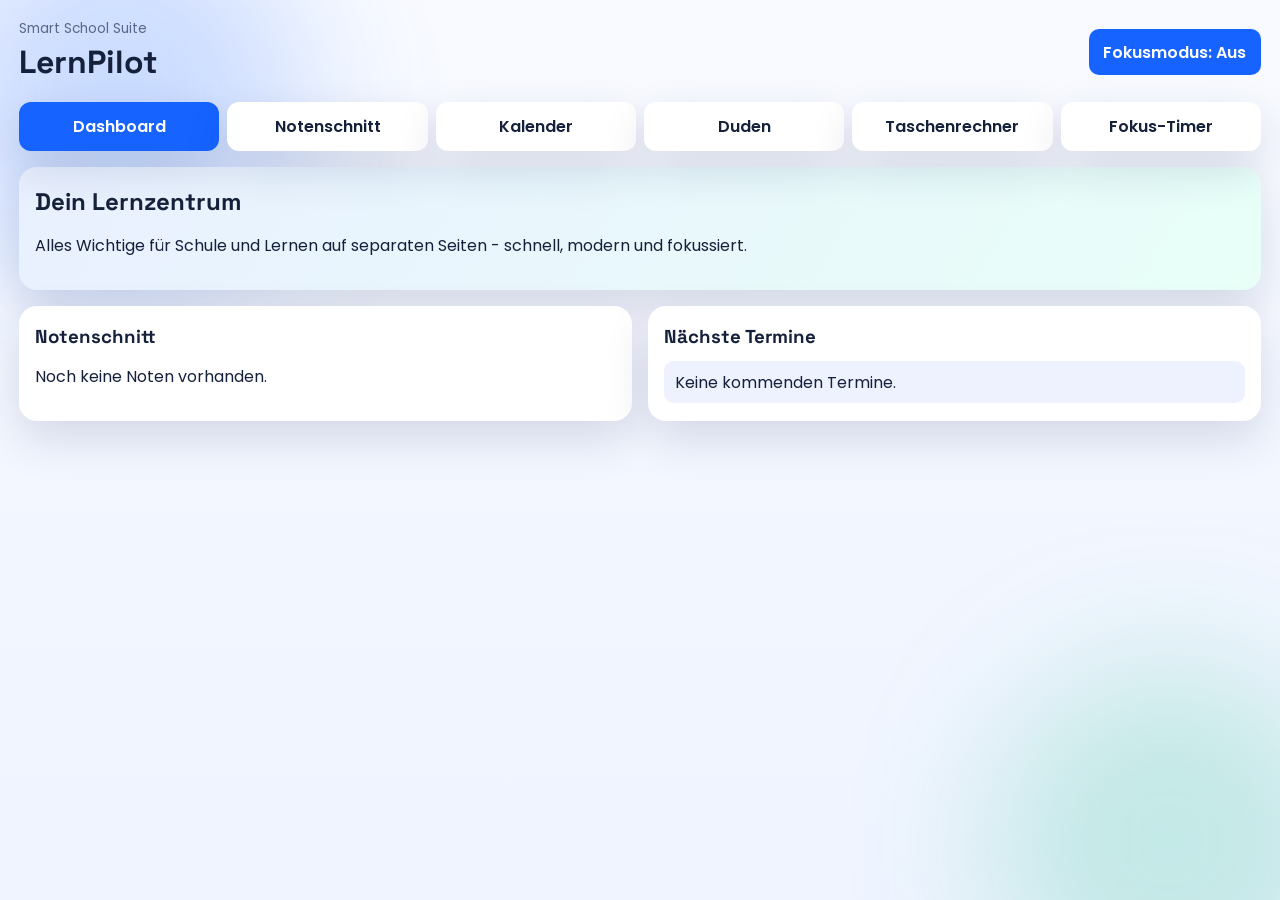
==== index.html @ 4c94283a "Add files via upload" ====
﻿<!DOCTYPE html>
<html lang="de">
<head>
  <meta charset="UTF-8" />
  <meta name="viewport" content="width=device-width, initial-scale=1.0" />
  <title>LernPilot</title>
  <link rel="preconnect" href="https://fonts.googleapis.com">
  <link rel="preconnect" href="https://fonts.gstatic.com" crossorigin>
  <link href="https://fonts.googleapis.com/css2?family=Poppins:wght@300;400;500;600;700&family=Space+Grotesk:wght@500;700&display=swap" rel="stylesheet">
  <link rel="stylesheet" href="styles.css" />
</head>
<body>
  <div class="bg-glow bg-glow-a"></div>
  <div class="bg-glow bg-glow-b"></div>

  <header class="app-header">
    <div>
      <p class="eyebrow">Smart School Suite</p>
      <h1>LernPilot</h1>
    </div>
    <div class="header-actions">
      <button id="focusToggle" class="btn btn-primary" type="button">Fokusmodus: Aus</button>
    </div>
  </header>

  <nav class="tabs" aria-label="Seiten">
    <button class="tab-btn active" data-page="dashboard">Dashboard</button>
    <button class="tab-btn" data-page="grades">Notenschnitt</button>
    <button class="tab-btn" data-page="calendar">Kalender</button>
    <button class="tab-btn" data-page="dictionary">Duden</button>
    <button class="tab-btn" data-page="calculator">Taschenrechner</button>
    <button class="tab-btn" data-page="focus">Fokus-Timer</button>
  </nav>

  <main>
    <section class="page active" id="dashboard">
      <div class="card hero-card">
        <h2>Dein Lernzentrum</h2>
        <p>Alles Wichtige für Schule und Lernen auf separaten Seiten - schnell, modern und fokussiert.</p>
      </div>
      <div class="grid two">
        <article class="card" data-focus-hide="true">
          <h3>Notenschnitt</h3>
          <p id="avgPreview">Noch keine Noten vorhanden.</p>
        </article>
        <article class="card">
          <h3>Nächste Termine</h3>
          <ul id="nextEvents" class="list"></ul>
        </article>
      </div>
    </section>

    <section class="page" id="grades">
      <div class="card" data-focus-hide="true">
        <h2>Notenschnitt berechnen</h2>
        <div class="form-grid">
          <label>
            Fach
            <input id="subjectInput" type="text" placeholder="z. B. Mathe" />
          </label>
          <label>
            Note (1-6)
            <input id="gradeInput" type="number" min="1" max="6" step="0.1" placeholder="z. B. 2.3" />
          </label>
          <label>
            Gewicht
            <input id="weightInput" type="number" min="1" max="10" step="1" value="1" />
          </label>
          <button id="addGradeBtn" class="btn btn-primary" type="button">Note hinzufügen</button>
        </div>
        <div class="stats">
          <p>Gewichteter Schnitt: <strong id="weightedAverage">-</strong></p>
          <button id="clearGrades" class="btn btn-danger" type="button">Alle Noten löschen</button>
        </div>
        <div class="table-wrap">
          <table>
            <thead>
              <tr>
                <th>Fach</th>
                <th>Note</th>
                <th>Gewicht</th>
                <th>Aktion</th>
              </tr>
            </thead>
            <tbody id="gradesTable"></tbody>
          </table>
        </div>
      </div>
    </section>

    <section class="page" id="calendar">
      <div class="card">
        <h2>Schulkalender</h2>
        <div class="calendar-toolbar">
          <button class="btn" id="prevMonth" type="button">Zurück</button>
          <h3 id="calendarTitle"></h3>
          <button class="btn" id="nextMonth" type="button">Weiter</button>
        </div>
        <div class="calendar-grid" id="calendarGrid"></div>
      </div>
      <div class="card">
        <h3>Schultermin hinzufügen</h3>
        <div class="form-grid">
          <label>
            Titel
            <input id="eventTitle" type="text" placeholder="z. B. Klausur Mathe" />
          </label>
          <label>
            Datum
            <input id="eventDate" type="date" />
          </label>
          <label>
            Typ
            <select id="eventType">
              <option value="ferien">Ferien</option>
              <option value="klausur">Klausurphase</option>
              <option value="schule">Schultermin</option>
            </select>
          </label>
          <button id="addEventBtn" class="btn btn-primary" type="button">Termin speichern</button>
        </div>
        <ul id="eventList" class="list"></ul>
      </div>
    </section>

    <section class="page" id="dictionary">
      <div class="card">
        <h2>Mini-Duden</h2>
        <div class="form-grid">
          <label>
            Wort suchen
            <input id="dictSearch" type="text" placeholder="z. B. Analyse" />
          </label>
          <button id="searchWordBtn" class="btn btn-primary" type="button">Suchen</button>
        </div>
        <p id="dictResult" class="result">Gib ein Wort ein, um die Bedeutung zu sehen.</p>
      </div>
      <div class="card">
        <h3>Eigenes Wort hinzufügen</h3>
        <div class="form-grid">
          <label>
            Wort
            <input id="newWord" type="text" />
          </label>
          <label>
            Bedeutung
            <input id="newMeaning" type="text" />
          </label>
          <button id="addWordBtn" class="btn" type="button">Zum Duden hinzufügen</button>
        </div>
      </div>
    </section>

    <section class="page" id="calculator">
      <div class="card calc-card">
        <h2>Taschenrechner</h2>
        <input id="calcDisplay" class="calc-display" type="text" readonly value="0" />
        <div class="calc-grid" id="calcGrid">
          <button data-calc="C">C</button>
          <button data-calc="(">(</button>
          <button data-calc=")">)</button>
          <button data-calc="/">÷</button>

          <button data-calc="7">7</button>
          <button data-calc="8">8</button>
          <button data-calc="9">9</button>
          <button data-calc="*">×</button>

          <button data-calc="4">4</button>
          <button data-calc="5">5</button>
          <button data-calc="6">6</button>
          <button data-calc="-">-</button>

          <button data-calc="1">1</button>
          <button data-calc="2">2</button>
          <button data-calc="3">3</button>
          <button data-calc="+">+</button>

          <button data-calc="0" class="span-2">0</button>
          <button data-calc=".">.</button>
          <button data-calc="=">=</button>
        </div>
      </div>
    </section>

    <section class="page" id="focus">
      <div class="card">
        <h2>Fokus-Timer</h2>
        <p>Starte einen Lernblock ohne Ablenkung.</p>
        <div class="timer" id="timerDisplay">25:00</div>
        <div class="timer-actions">
          <button id="startTimer" class="btn btn-primary" type="button">Start</button>
          <button id="pauseTimer" class="btn" type="button">Pause</button>
          <button id="resetTimer" class="btn btn-danger" type="button">Reset</button>
        </div>
      </div>
      <div class="card focus-info">
        <h3>Fokusmodus erklärt</h3>
        <p>Wenn Fokusmodus aktiv ist, werden nicht-lernrelevante Bereiche wie Noteneintragen ausgeblendet. Duden und Taschenrechner bleiben weiterhin sichtbar.</p>
      </div>
    </section>
  </main>

  <script src="app.js"></script>
</body>
</html>
---- styles.css ----
﻿:root {
  --bg: #f4f7ff;
  --surface: #ffffff;
  --surface-2: #eef2ff;
  --text: #15203b;
  --muted: #5a6787;
  --primary: #1663ff;
  --primary-strong: #0048cf;
  --accent: #10b981;
  --danger: #ef4444;
  --shadow: 0 18px 45px rgba(16, 35, 82, 0.14);
  --radius: 18px;
}

* {
  box-sizing: border-box;
}

body {
  margin: 0;
  font-family: "Poppins", sans-serif;
  color: var(--text);
  background: linear-gradient(180deg, #f8faff 0%, #eff4ff 100%);
  min-height: 100vh;
  padding: 1.2rem;
  position: relative;
  overflow-x: hidden;
}

.bg-glow {
  position: fixed;
  width: 360px;
  height: 360px;
  filter: blur(70px);
  border-radius: 50%;
  pointer-events: none;
  z-index: -1;
}

.bg-glow-a {
  background: rgba(22, 99, 255, 0.2);
  top: -80px;
  left: -60px;
}

.bg-glow-b {
  background: rgba(16, 185, 129, 0.2);
  bottom: -120px;
  right: -70px;
}

.app-header {
  display: flex;
  justify-content: space-between;
  align-items: center;
  gap: 1rem;
  margin-bottom: 1rem;
}

.eyebrow {
  margin: 0;
  color: var(--muted);
  font-size: 0.85rem;
}

h1,
h2,
h3 {
  margin: 0.2rem 0;
  font-family: "Space Grotesk", sans-serif;
}

.tabs {
  display: grid;
  grid-template-columns: repeat(auto-fit, minmax(120px, 1fr));
  gap: 0.5rem;
  margin-bottom: 1rem;
}

.tab-btn {
  border: 0;
  padding: 0.75rem;
  border-radius: 12px;
  background: var(--surface);
  color: var(--text);
  cursor: pointer;
  box-shadow: var(--shadow);
  font-weight: 600;
}

.tab-btn.active {
  background: var(--primary);
  color: #fff;
}

.page {
  display: none;
  animation: fade-in 0.25s ease;
}

.page.active {
  display: block;
}

.grid.two {
  display: grid;
  grid-template-columns: repeat(auto-fit, minmax(260px, 1fr));
  gap: 1rem;
}

.card {
  background: var(--surface);
  border-radius: var(--radius);
  padding: 1rem;
  margin-bottom: 1rem;
  box-shadow: var(--shadow);
}

.hero-card {
  background: linear-gradient(120deg, #e9f0ff 0%, #e8fff8 100%);
}

.form-grid {
  display: grid;
  grid-template-columns: repeat(auto-fit, minmax(180px, 1fr));
  gap: 0.7rem;
  align-items: end;
}

label {
  display: grid;
  gap: 0.35rem;
  font-size: 0.92rem;
  color: var(--muted);
}

input,
select,
button {
  font: inherit;
}

input,
select {
  border: 1px solid #d5def3;
  border-radius: 10px;
  padding: 0.6rem 0.7rem;
  background: #fff;
}

.btn {
  border: 0;
  border-radius: 10px;
  padding: 0.65rem 0.9rem;
  background: var(--surface-2);
  color: var(--text);
  cursor: pointer;
  font-weight: 600;
}

.btn-primary {
  background: var(--primary);
  color: #fff;
}

.btn-primary:hover {
  background: var(--primary-strong);
}

.btn-danger {
  background: var(--danger);
  color: #fff;
}

.stats {
  display: flex;
  justify-content: space-between;
  align-items: center;
  gap: 0.8rem;
  margin: 1rem 0;
  flex-wrap: wrap;
}

.table-wrap {
  overflow-x: auto;
}

table {
  width: 100%;
  border-collapse: collapse;
}

th,
td {
  text-align: left;
  padding: 0.55rem;
  border-bottom: 1px solid #e4eaf8;
}

.list {
  list-style: none;
  padding: 0;
  margin: 0.8rem 0 0;
  display: grid;
  gap: 0.5rem;
}

.list li {
  background: var(--surface-2);
  border-radius: 10px;
  padding: 0.55rem 0.7rem;
}

.calendar-toolbar {
  display: flex;
  justify-content: space-between;
  align-items: center;
  gap: 0.5rem;
  margin-bottom: 0.8rem;
}

.calendar-grid {
  display: grid;
  grid-template-columns: repeat(7, minmax(0, 1fr));
  gap: 0.3rem;
}

.day-cell {
  min-height: 85px;
  background: #f7f9ff;
  border-radius: 10px;
  padding: 0.4rem;
  font-size: 0.82rem;
}

.day-cell strong {
  display: block;
  margin-bottom: 0.3rem;
}

.badge {
  display: inline-block;
  padding: 0.15rem 0.35rem;
  border-radius: 999px;
  color: #fff;
  font-size: 0.72rem;
}

.badge.ferien { background: #10b981; }
.badge.klausur { background: #f59e0b; }
.badge.schule { background: #3b82f6; }

.result {
  margin-top: 1rem;
  background: #f7f9ff;
  border-radius: 10px;
  padding: 0.8rem;
}

.calc-card {
  max-width: 420px;
}

.calc-display {
  width: 100%;
  text-align: right;
  padding: 0.9rem;
  font-size: 1.35rem;
  margin: 0.7rem 0;
}

.calc-grid {
  display: grid;
  grid-template-columns: repeat(4, 1fr);
  gap: 0.45rem;
}

.calc-grid button {
  border: 0;
  border-radius: 10px;
  padding: 0.85rem;
  background: #edf2ff;
  font-weight: 600;
  cursor: pointer;
}

.calc-grid .span-2 {
  grid-column: span 2;
}

.timer {
  font-family: "Space Grotesk", sans-serif;
  font-size: 3rem;
  margin: 0.8rem 0 1rem;
}

.timer-actions {
  display: flex;
  gap: 0.5rem;
  flex-wrap: wrap;
}

.focus-active [data-focus-hide="true"],
.focus-active #grades,
.focus-active .tab-btn[data-page="grades"] {
  display: none !important;
}

@keyframes fade-in {
  from { opacity: 0; transform: translateY(6px); }
  to { opacity: 1; transform: translateY(0); }
}

@media (max-width: 700px) {
  body {
    padding: 0.8rem;
  }

  .day-cell {
    min-height: 70px;
    font-size: 0.72rem;
  }

  .timer {
    font-size: 2.4rem;
  }
}
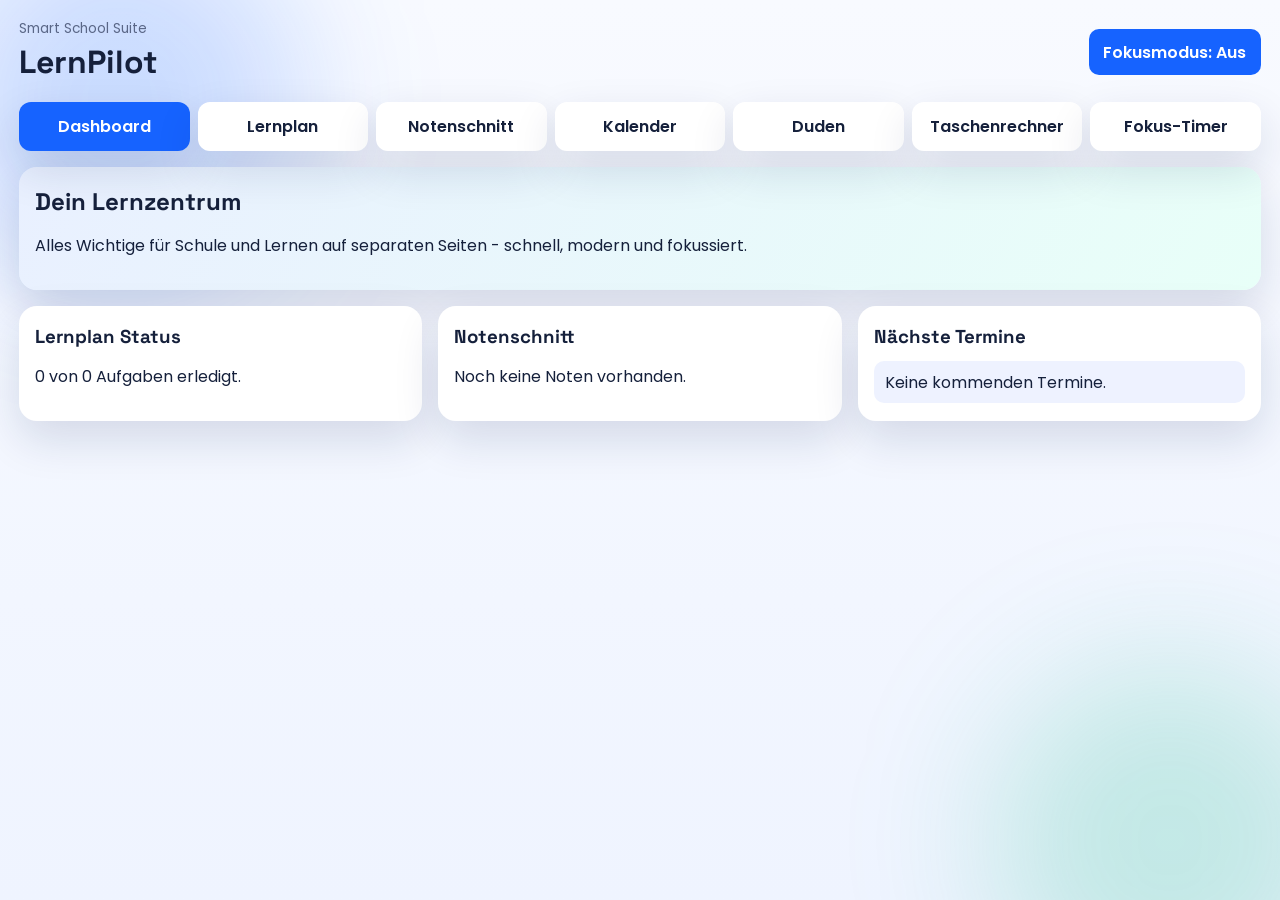
==== commit f7adcf63: "Duden auf offiziellen Duden umgestellt" ====
--- a/index.html
+++ b/index.html
@@ -25,6 +25,7 @@
 
   <nav class="tabs" aria-label="Seiten">
     <button class="tab-btn active" data-page="dashboard">Dashboard</button>
+    <button class="tab-btn" data-page="planner">Lernplan</button>
     <button class="tab-btn" data-page="grades">Notenschnitt</button>
     <button class="tab-btn" data-page="calendar">Kalender</button>
     <button class="tab-btn" data-page="dictionary">Duden</button>
@@ -39,6 +40,10 @@
         <p>Alles Wichtige für Schule und Lernen auf separaten Seiten - schnell, modern und fokussiert.</p>
       </div>
       <div class="grid two">
+        <article class="card">
+          <h3>Lernplan Status</h3>
+          <p id="plannerSummary">0 von 0 Aufgaben erledigt.</p>
+        </article>
         <article class="card" data-focus-hide="true">
           <h3>Notenschnitt</h3>
           <p id="avgPreview">Noch keine Noten vorhanden.</p>
@@ -47,6 +52,36 @@
           <h3>Nächste Termine</h3>
           <ul id="nextEvents" class="list"></ul>
         </article>
+      </div>
+    </section>
+
+    <section class="page" id="planner">
+      <div class="card">
+        <h2>Lernplaner</h2>
+        <div class="form-grid">
+          <label>
+            Aufgabe
+            <input id="taskTitle" type="text" placeholder="z. B. Mathe S.34 Aufgaben 1-5" />
+          </label>
+          <label>
+            Priorität
+            <select id="taskPriority">
+              <option value="hoch">Hoch</option>
+              <option value="mittel">Mittel</option>
+              <option value="niedrig">Niedrig</option>
+            </select>
+          </label>
+          <label>
+            Fällig bis
+            <input id="taskDue" type="date" />
+          </label>
+          <button id="addTaskBtn" class="btn btn-primary" type="button">Aufgabe hinzufügen</button>
+        </div>
+        <div class="stats">
+          <p id="taskStats">0 von 0 erledigt</p>
+          <button id="clearDoneBtn" class="btn btn-danger" type="button">Erledigte löschen</button>
+        </div>
+        <ul id="taskList" class="list"></ul>
       </div>
     </section>
 
@@ -125,29 +160,15 @@
 
     <section class="page" id="dictionary">
       <div class="card">
-        <h2>Mini-Duden</h2>
+        <h2>Offizieller Duden</h2>
         <div class="form-grid">
           <label>
             Wort suchen
             <input id="dictSearch" type="text" placeholder="z. B. Analyse" />
           </label>
-          <button id="searchWordBtn" class="btn btn-primary" type="button">Suchen</button>
-        </div>
-        <p id="dictResult" class="result">Gib ein Wort ein, um die Bedeutung zu sehen.</p>
-      </div>
-      <div class="card">
-        <h3>Eigenes Wort hinzufügen</h3>
-        <div class="form-grid">
-          <label>
-            Wort
-            <input id="newWord" type="text" />
-          </label>
-          <label>
-            Bedeutung
-            <input id="newMeaning" type="text" />
-          </label>
-          <button id="addWordBtn" class="btn" type="button">Zum Duden hinzufügen</button>
-        </div>
+          <button id="searchWordBtn" class="btn btn-primary" type="button">Im Duden suchen</button>
+        </div>
+        <p id="dictResult" class="result">Gib ein Wort ein. Die Suche wird auf dem offiziellen Duden geöffnet.</p>
       </div>
     </section>
 
@@ -203,4 +224,4 @@
 
   <script src="app.js"></script>
 </body>
-</html>+</html>
--- a/styles.css
+++ b/styles.css
@@ -211,6 +211,30 @@
   padding: 0.55rem 0.7rem;
 }
 
+.task-row {
+  display: flex;
+  align-items: center;
+  justify-content: space-between;
+  gap: 0.6rem;
+  flex-wrap: wrap;
+}
+
+.task-meta {
+  display: flex;
+  gap: 0.45rem;
+  align-items: center;
+  flex-wrap: wrap;
+}
+
+.task-done {
+  text-decoration: line-through;
+  opacity: 0.65;
+}
+
+.badge.hoch { background: #ef4444; }
+.badge.mittel { background: #f59e0b; }
+.badge.niedrig { background: #10b981; }
+
 .calendar-toolbar {
   display: flex;
   justify-content: space-between;
@@ -324,4 +348,4 @@
   .timer {
     font-size: 2.4rem;
   }
-}+}
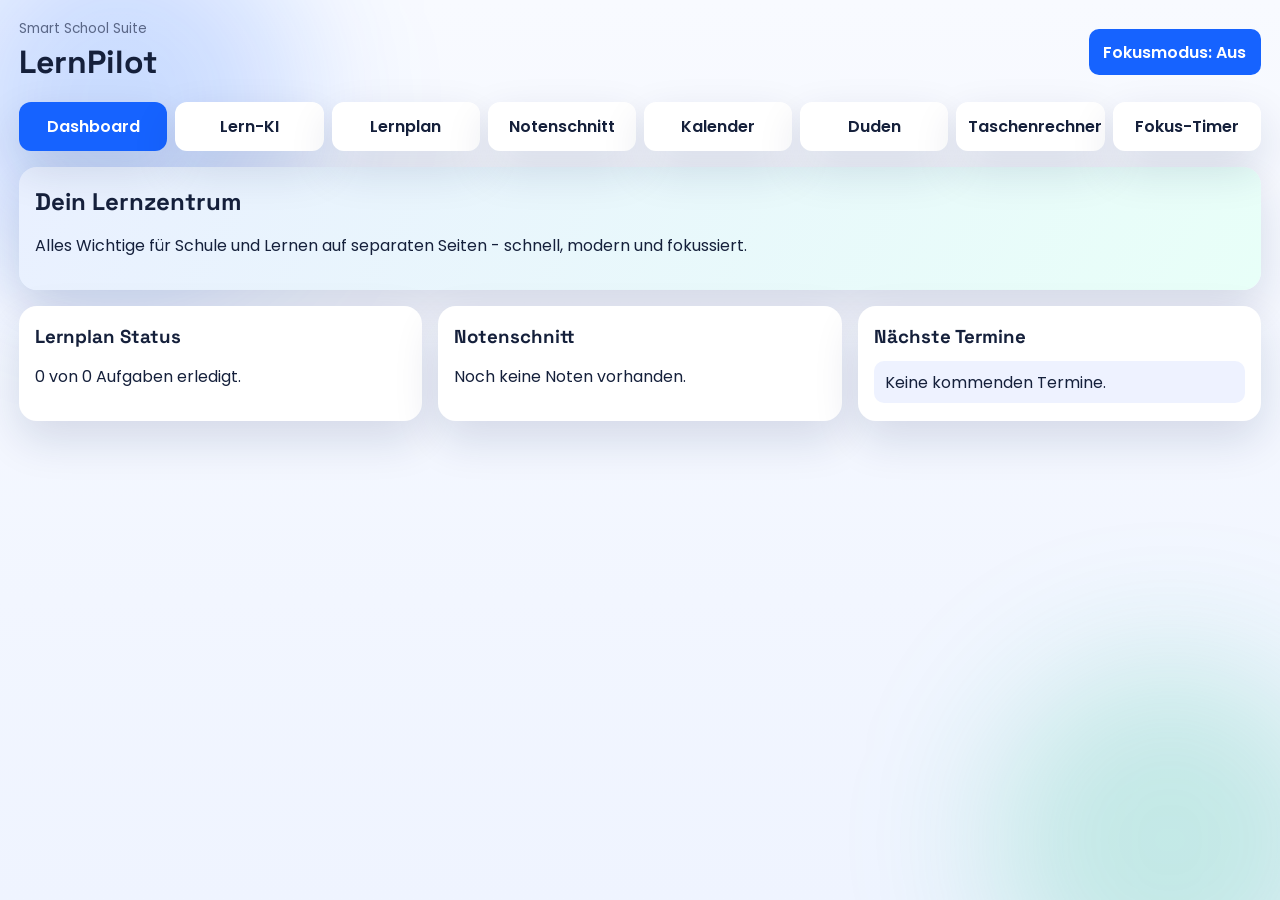
==== commit 4d3a8a90: "5" ====
--- a/index.html
+++ b/index.html
@@ -25,6 +25,7 @@
 
   <nav class="tabs" aria-label="Seiten">
     <button class="tab-btn active" data-page="dashboard">Dashboard</button>
+    <button class="tab-btn" data-page="ai">Lern-KI</button>
     <button class="tab-btn" data-page="planner">Lernplan</button>
     <button class="tab-btn" data-page="grades">Notenschnitt</button>
     <button class="tab-btn" data-page="calendar">Kalender</button>
@@ -51,6 +52,58 @@
         <article class="card">
           <h3>Nächste Termine</h3>
           <ul id="nextEvents" class="list"></ul>
+        </article>
+      </div>
+    </section>
+
+    <section class="page" id="ai">
+      <div class="card">
+        <h2>Lern-KI</h2>
+        <p>Wähle ein Thema, lass dir Aufgaben erzeugen und stelle Fragen mit Erklärungen.</p>
+        <div class="form-grid">
+          <label>
+            Thema
+            <select id="aiTopic">
+              <option value="mathe">Mathe</option>
+              <option value="deutsch">Deutsch</option>
+              <option value="englisch">Englisch</option>
+            </select>
+          </label>
+          <label>
+            Schwierigkeitsgrad
+            <select id="aiLevel">
+              <option value="leicht">Leicht</option>
+              <option value="mittel">Mittel</option>
+              <option value="schwer">Schwer</option>
+            </select>
+          </label>
+          <button id="aiGenerateBtn" class="btn btn-primary" type="button">Aufgabe erzeugen</button>
+        </div>
+      </div>
+
+      <div class="grid two">
+        <article class="card">
+          <h3>Aufgabe</h3>
+          <p id="aiTask" class="result">Noch keine Aufgabe vorhanden.</p>
+          <label>
+            Deine Antwort
+            <input id="aiAnswerInput" type="text" placeholder="Hier antworten..." />
+          </label>
+          <div class="timer-actions">
+            <button id="aiCheckBtn" class="btn btn-primary" type="button">Antwort prüfen</button>
+            <button id="aiExplainBtn" class="btn" type="button">Erklärung anzeigen</button>
+          </div>
+          <p id="aiFeedback" class="result">Feedback erscheint hier.</p>
+        </article>
+
+        <article class="card">
+          <h3>KI-Chat</h3>
+          <label>
+            Frage
+            <input id="aiQuestionInput" type="text" placeholder="z. B. Wie löse ich eine lineare Gleichung?" />
+          </label>
+          <button id="aiAskBtn" class="btn btn-primary" type="button">Frage senden</button>
+          <div id="aiChat" class="chat-box"></div>
         </article>
       </div>
     </section>
--- a/styles.css
+++ b/styles.css
@@ -281,6 +281,31 @@
   padding: 0.8rem;
 }
 
+.chat-box {
+  margin-top: 0.8rem;
+  min-height: 220px;
+  max-height: 320px;
+  overflow-y: auto;
+  display: grid;
+  gap: 0.5rem;
+  background: #f7f9ff;
+  border-radius: 10px;
+  padding: 0.8rem;
+}
+
+.chat-msg {
+  border-radius: 10px;
+  padding: 0.5rem 0.7rem;
+}
+
+.chat-msg.user {
+  background: #dce8ff;
+}
+
+.chat-msg.ai {
+  background: #dff9ec;
+}
+
 .calc-card {
   max-width: 420px;
 }
